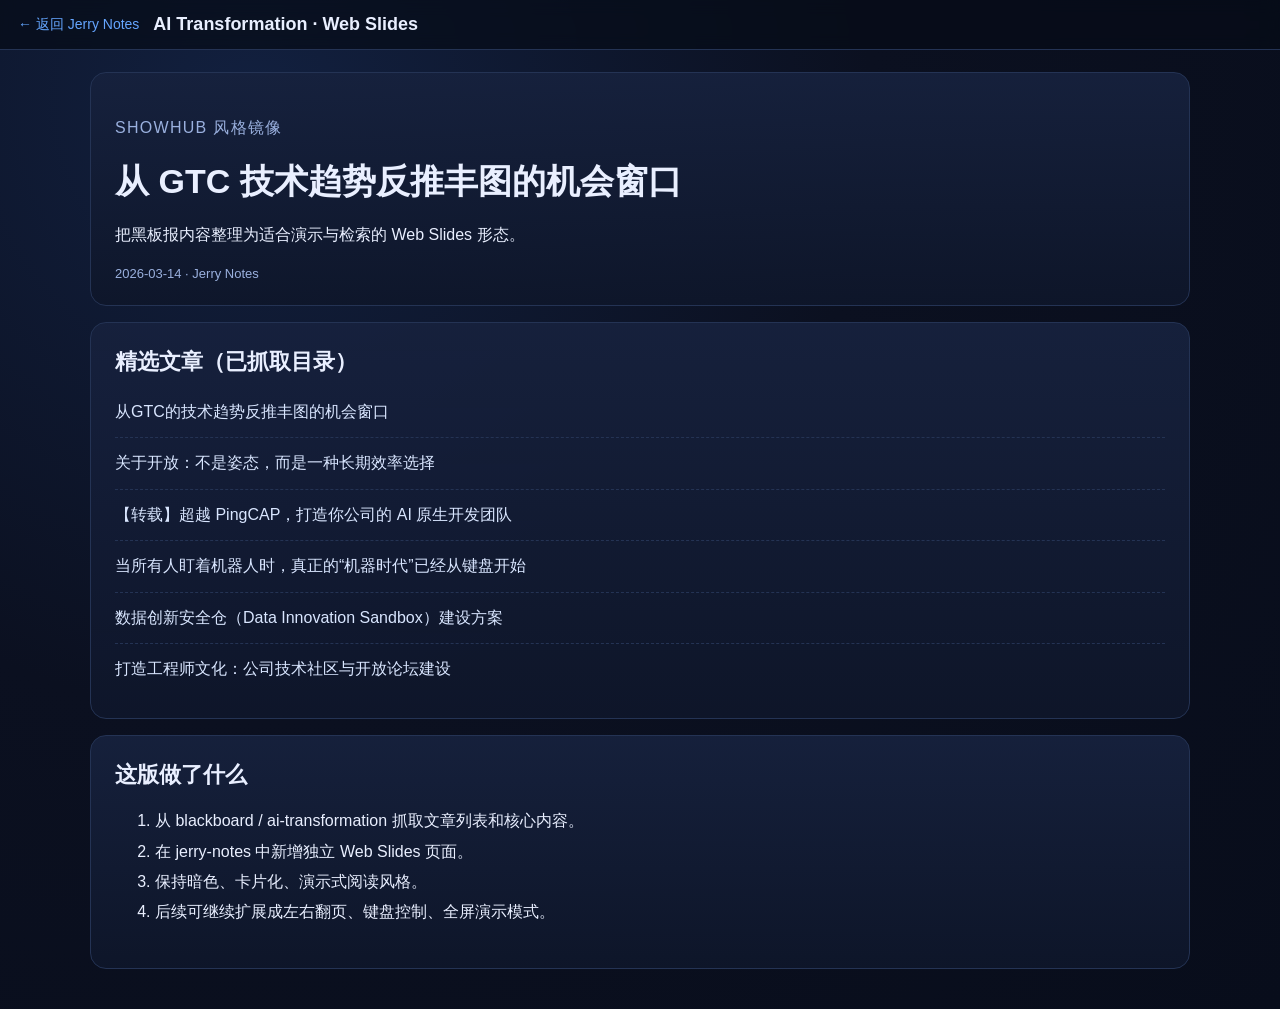
==== ai-transformation.html @ a97acccc "feat: add ai-transformation web slides page and nav entry" ====
<!doctype html>
<html lang="zh-CN">
<head>
  <meta charset="UTF-8" />
  <meta name="viewport" content="width=device-width, initial-scale=1.0" />
  <title>AI 转型 Web Slides | Jerry Notes</title>
  <link rel="stylesheet" href="./slides.css" />
</head>
<body>
  <header class="topbar">
    <a href="./index.html" class="back">← 返回 Jerry Notes</a>
    <h1>AI Transformation · Web Slides</h1>
  </header>

  <main class="slides">
    <section class="slide hero">
      <p class="kicker">SHOWHUB 风格镜像</p>
      <h2>从 GTC 技术趋势反推丰图的机会窗口</h2>
      <p>把黑板报内容整理为适合演示与检索的 Web Slides 形态。</p>
      <div class="meta">2026-03-14 · Jerry Notes</div>
    </section>

    <section class="slide">
      <h3>精选文章（已抓取目录）</h3>
      <ul class="article-list">
        <li><a href="./index.html#gtc-spatial-intelligence-opportunity">从GTC的技术趋势反推丰图的机会窗口</a></li>
        <li><a href="./index.html#open-tech-ecosystem">关于开放：不是姿态，而是一种长期效率选择</a></li>
        <li><a href="./index.html#ai-engineer-evolution">【转载】超越 PingCAP，打造你公司的 AI 原生开发团队</a></li>
        <li><a href="./index.html#ai-plus-product">当所有人盯着机器人时，真正的“机器时代”已经从键盘开始</a></li>
        <li><a href="./index.html#data-factory">数据创新安全仓（Data Innovation Sandbox）建设方案</a></li>
        <li><a href="./index.html#open-platform-3-0">打造工程师文化：公司技术社区与开放论坛建设</a></li>
      </ul>
    </section>

    <section class="slide">
      <h3>这版做了什么</h3>
      <ol>
        <li>从 blackboard / ai-transformation 抓取文章列表和核心内容。</li>
        <li>在 jerry-notes 中新增独立 Web Slides 页面。</li>
        <li>保持暗色、卡片化、演示式阅读风格。</li>
        <li>后续可继续扩展成左右翻页、键盘控制、全屏演示模式。</li>
      </ol>
    </section>
  </main>
</body>
</html>
---- slides.css ----
:root {
  --bg: #0b1020;
  --panel: #11192f;
  --text: #e9efff;
  --muted: #9ab0de;
  --line: #243354;
  --accent: #65a6ff;
}
*{box-sizing:border-box}
body{margin:0;background:radial-gradient(circle at 20% 10%,#12203f 0,#0b1020 45%,#080d1b 100%);color:var(--text);font-family:-apple-system,BlinkMacSystemFont,"Segoe UI",Roboto,"PingFang SC","Microsoft YaHei",sans-serif}
.topbar{position:sticky;top:0;z-index:9;backdrop-filter:blur(8px);background:rgba(7,12,24,.7);border-bottom:1px solid var(--line);padding:14px 18px;display:flex;align-items:center;gap:14px}
.topbar h1{font-size:18px;margin:0}
.back{color:var(--accent);text-decoration:none;font-size:14px}
.slides{width:min(1100px,94vw);margin:22px auto 40px;display:grid;gap:16px}
.slide{background:linear-gradient(180deg,rgba(22,33,61,.95),rgba(14,22,42,.92));border:1px solid var(--line);border-radius:16px;padding:24px}
.hero h2{font-size:34px;line-height:1.3;margin:8px 0 10px}
.kicker{font-size:12px;color:var(--muted);letter-spacing:.08em;text-transform:uppercase}
.meta{margin-top:12px;color:var(--muted);font-size:13px}
.slide h3{margin:0 0 10px;font-size:22px}
.slide p,.slide li{line-height:1.9;font-size:16px}
.article-list{list-style:none;margin:0;padding:0}
.article-list li{padding:10px 0;border-bottom:1px dashed var(--line)}
.article-list li:last-child{border-bottom:none}
.article-list a{color:#d9e6ff;text-decoration:none}
.article-list a:hover{color:#fff;text-decoration:underline}
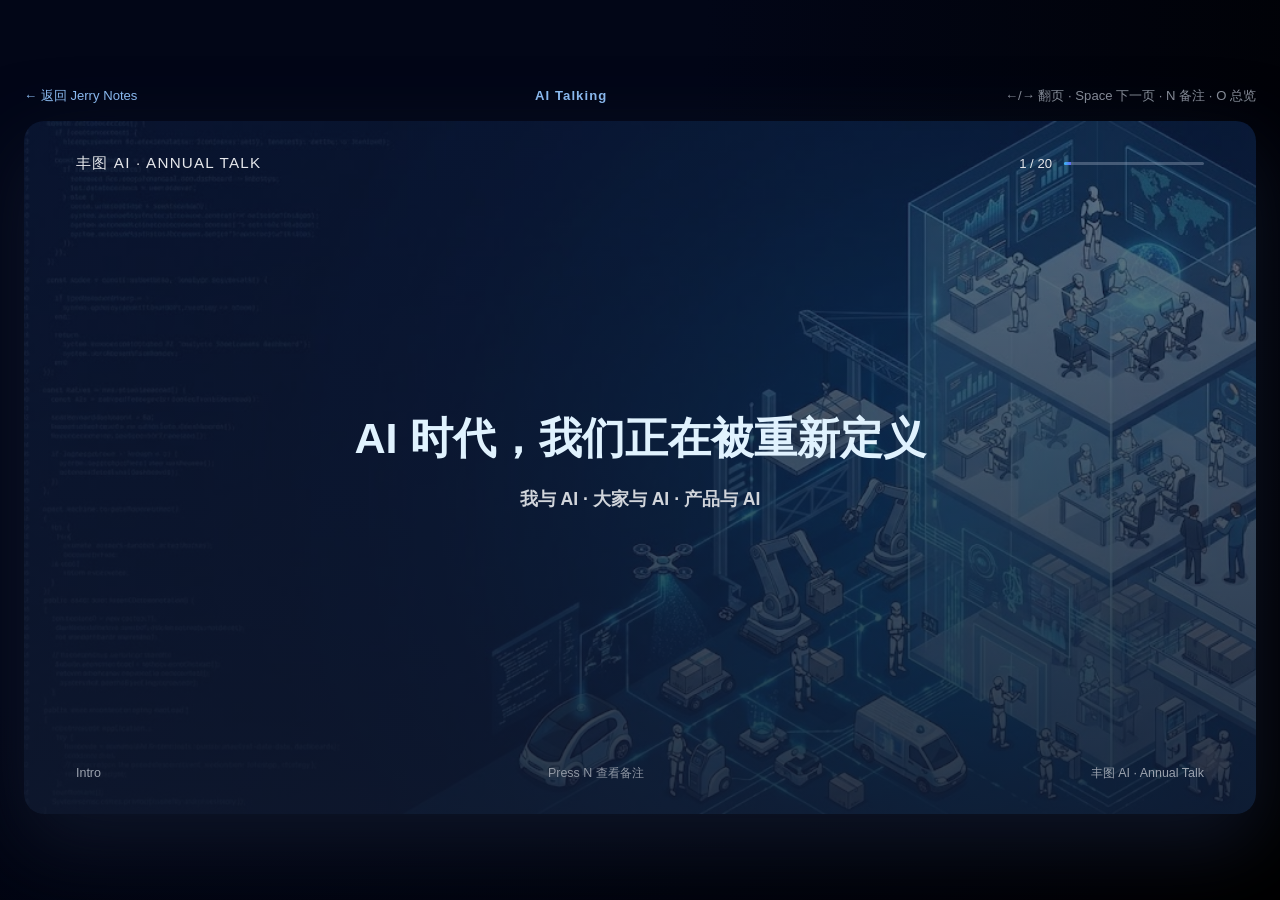
==== commit a2c76e34: "feat: sync AI Talking to full 20-slide web deck from ShowHub source" ====
--- a/ai-transformation.html
+++ b/ai-transformation.html
@@ -3,44 +3,160 @@
 <head>
   <meta charset="UTF-8" />
   <meta name="viewport" content="width=device-width, initial-scale=1.0" />
-  <title>AI 转型 Web Slides | Jerry Notes</title>
-  <link rel="stylesheet" href="./slides.css" />
+  <title>AI Talking | Jerry Notes</title>
+  <link rel="stylesheet" href="./slides.css?v=202603150820" />
 </head>
-<body>
-  <header class="topbar">
-    <a href="./index.html" class="back">← 返回 Jerry Notes</a>
-    <h1>AI Transformation · Web Slides</h1>
-  </header>
+<body class="ai-transformation-root">
+  <div class="ai-deck-shell">
+    <div class="ai-deck-topbar">
+      <a href="./index.html" class="back">← 返回 Jerry Notes</a>
+      <div class="ai-deck-logo">AI Talking</div>
+      <div class="ai-deck-shortcuts">←/→ 翻页 · Space 下一页 · N 备注 · O 总览</div>
+    </div>
 
-  <main class="slides">
-    <section class="slide hero">
-      <p class="kicker">SHOWHUB 风格镜像</p>
-      <h2>从 GTC 技术趋势反推丰图的机会窗口</h2>
-      <p>把黑板报内容整理为适合演示与检索的 Web Slides 形态。</p>
-      <div class="meta">2026-03-14 · Jerry Notes</div>
-    </section>
+    <div id="overview" class="ai-overview-grid hidden"></div>
 
-    <section class="slide">
-      <h3>精选文章（已抓取目录）</h3>
-      <ul class="article-list">
-        <li><a href="./index.html#gtc-spatial-intelligence-opportunity">从GTC的技术趋势反推丰图的机会窗口</a></li>
-        <li><a href="./index.html#open-tech-ecosystem">关于开放：不是姿态，而是一种长期效率选择</a></li>
-        <li><a href="./index.html#ai-engineer-evolution">【转载】超越 PingCAP，打造你公司的 AI 原生开发团队</a></li>
-        <li><a href="./index.html#ai-plus-product">当所有人盯着机器人时，真正的“机器时代”已经从键盘开始</a></li>
-        <li><a href="./index.html#data-factory">数据创新安全仓（Data Innovation Sandbox）建设方案</a></li>
-        <li><a href="./index.html#open-platform-3-0">打造工程师文化：公司技术社区与开放论坛建设</a></li>
-      </ul>
-    </section>
+    <div class="ai-deck-main">
+      <div id="slideFrame" class="ai-slide-frame">
+        <div class="ai-slide-inner">
+          <header class="ai-slide-header">
+            <div id="slideTag" class="ai-slide-tag"></div>
+            <div class="ai-slide-progress">
+              <span id="slideProgressText"></span>
+              <div class="ai-slide-progress-bar">
+                <div id="slideProgressFill" class="ai-slide-progress-fill"></div>
+              </div>
+            </div>
+          </header>
 
-    <section class="slide">
-      <h3>这版做了什么</h3>
-      <ol>
-        <li>从 blackboard / ai-transformation 抓取文章列表和核心内容。</li>
-        <li>在 jerry-notes 中新增独立 Web Slides 页面。</li>
-        <li>保持暗色、卡片化、演示式阅读风格。</li>
-        <li>后续可继续扩展成左右翻页、键盘控制、全屏演示模式。</li>
-      </ol>
-    </section>
-  </main>
+          <main id="slideMain" class="ai-slide-main"></main>
+
+          <footer class="ai-slide-footer">
+            <div id="slidePart" class="ai-slide-footer-left"></div>
+            <div class="ai-slide-footer-center">Press N 查看备注</div>
+            <div id="slideTagFooter" class="ai-slide-footer-right"></div>
+          </footer>
+        </div>
+
+        <aside id="slideNotes" class="ai-slide-notes hidden"></aside>
+      </div>
+    </div>
+  </div>
+
+  <script src="./ai-transformation-data.js?v=202603150820"></script>
+  <script>
+    const slides = window.AI_TALKING_SLIDES || [];
+    let currentIndex = 0;
+    let showNotes = false;
+    let showOverview = false;
+
+    const elMain = document.getElementById('slideMain');
+    const elTag = document.getElementById('slideTag');
+    const elTagFooter = document.getElementById('slideTagFooter');
+    const elPart = document.getElementById('slidePart');
+    const elProgressText = document.getElementById('slideProgressText');
+    const elProgressFill = document.getElementById('slideProgressFill');
+    const elNotes = document.getElementById('slideNotes');
+    const elOverview = document.getElementById('overview');
+
+    function mapHref(href = '') {
+      if (href === '/') return './index.html';
+      if (href === '/blackboard') return 'https://show-hub-ft.vercel.app/blackboard';
+      return href;
+    }
+
+    function renderOverview() {
+      elOverview.innerHTML = slides
+        .map((s, i) => `
+          <button class="ai-overview-item ${i === currentIndex ? 'ai-overview-item-active' : ''}" data-i="${i}">
+            <div class="ai-overview-index">${i + 1}</div>
+            <div class="ai-overview-tag">${s.tag || ''}</div>
+            <div class="ai-overview-title">${s.title || ''}</div>
+          </button>
+        `)
+        .join('');
+
+      elOverview.querySelectorAll('button[data-i]').forEach((btn) => {
+        btn.addEventListener('click', () => {
+          currentIndex = Number(btn.dataset.i || 0);
+          showOverview = false;
+          render();
+        });
+      });
+    }
+
+    function render() {
+      if (!slides.length) {
+        elMain.innerHTML = '<h1 class="ai-slide-title">未加载到 slides 数据</h1>';
+        return;
+      }
+
+      const s = slides[currentIndex];
+      const total = slides.length;
+      const isTitleOnly = !s.bullets && !s.buttons && !s.emphasis && s.id !== 20;
+
+      elTag.textContent = s.tag || '';
+      elTagFooter.textContent = s.tag || '';
+      elPart.textContent = s.part || '';
+      elProgressText.textContent = `${currentIndex + 1} / ${total}`;
+      elProgressFill.style.width = `${((currentIndex + 1) / total) * 100}%`;
+
+      const titleClass = `ai-slide-title ${[0,2,6,9,13,14,18,20].includes(s.id) ? 'ai-slide-title-key' : ''} ${s.id===13 ? 'ai-slide-title-compact' : ''}`;
+      const subtitleClass = `ai-slide-subtitle ${[13,18].includes(s.id) ? 'ai-slide-subtitle-emphasis' : ''}`;
+
+      let html = `<h1 class="${titleClass}">${s.title || ''}</h1>`;
+      if (s.subtitle) html += `<h2 class="${subtitleClass}">${s.subtitle}</h2>`;
+      if (s.bullets && s.bullets.length) {
+        html += '<ul class="ai-slide-bullets">' + s.bullets.map((b) => `<li>${b}</li>`).join('') + '</ul>';
+      }
+      if (s.buttons && s.buttons.length) {
+        html += '<div class="ai-slide-buttons">' + s.buttons.map((b) => {
+          const cls = `ai-slide-button ${b.variant === 'secondary' ? 'secondary' : 'primary'}`;
+          return `<a class="${cls}" href="${mapHref(b.href)}" target="_blank" rel="noreferrer">${b.label}</a>`;
+        }).join('') + '</div>';
+      }
+      if (s.emphasis) html += `<p class="ai-slide-emphasis">${s.emphasis}</p>`;
+
+      elMain.className = 'ai-slide-main' + (isTitleOnly ? ' ai-slide-main-title-only' : '');
+      elMain.innerHTML = html;
+
+      if (showNotes && s.notes) {
+        elNotes.classList.remove('hidden');
+        elNotes.innerHTML = `<div class="ai-slide-notes-label">Speaker Notes</div><p>${s.notes}</p>`;
+      } else {
+        elNotes.classList.add('hidden');
+        elNotes.innerHTML = '';
+      }
+
+      if (showOverview) {
+        elOverview.classList.remove('hidden');
+        renderOverview();
+      } else {
+        elOverview.classList.add('hidden');
+      }
+    }
+
+    function goNext() { if (currentIndex < slides.length - 1) currentIndex += 1; render(); }
+    function goPrev() { if (currentIndex > 0) currentIndex -= 1; render(); }
+
+    window.addEventListener('keydown', (e) => {
+      if (e.key === 'ArrowRight' || e.key === 'PageDown' || e.key === ' ') { e.preventDefault(); goNext(); }
+      if (e.key === 'ArrowLeft' || e.key === 'PageUp') { e.preventDefault(); goPrev(); }
+      if (e.key === 'n' || e.key === 'N') { e.preventDefault(); showNotes = !showNotes; render(); }
+      if (e.key === 'o' || e.key === 'O' || e.key === 'Escape') { e.preventDefault(); showOverview = !showOverview; render(); }
+    });
+
+    let touchStartX = 0;
+    window.addEventListener('touchstart', (e) => { touchStartX = e.changedTouches[0].clientX; }, { passive: true });
+    window.addEventListener('touchend', (e) => {
+      const dx = e.changedTouches[0].clientX - touchStartX;
+      if (Math.abs(dx) > 40) {
+        if (dx < 0) goNext();
+        else goPrev();
+      }
+    }, { passive: true });
+
+    render();
+  </script>
 </body>
-</html>+</html>
--- a/slides.css
+++ b/slides.css
@@ -1,25 +1,83 @@
 :root {
-  --bg: #0b1020;
-  --panel: #11192f;
-  --text: #e9efff;
-  --muted: #9ab0de;
-  --line: #243354;
-  --accent: #65a6ff;
+  --bg: #020617;
+  --text: #e5e7eb;
+  --muted: #9ca3af;
 }
 *{box-sizing:border-box}
-body{margin:0;background:radial-gradient(circle at 20% 10%,#12203f 0,#0b1020 45%,#080d1b 100%);color:var(--text);font-family:-apple-system,BlinkMacSystemFont,"Segoe UI",Roboto,"PingFang SC","Microsoft YaHei",sans-serif}
-.topbar{position:sticky;top:0;z-index:9;backdrop-filter:blur(8px);background:rgba(7,12,24,.7);border-bottom:1px solid var(--line);padding:14px 18px;display:flex;align-items:center;gap:14px}
-.topbar h1{font-size:18px;margin:0}
-.back{color:var(--accent);text-decoration:none;font-size:14px}
-.slides{width:min(1100px,94vw);margin:22px auto 40px;display:grid;gap:16px}
-.slide{background:linear-gradient(180deg,rgba(22,33,61,.95),rgba(14,22,42,.92));border:1px solid var(--line);border-radius:16px;padding:24px}
-.hero h2{font-size:34px;line-height:1.3;margin:8px 0 10px}
-.kicker{font-size:12px;color:var(--muted);letter-spacing:.08em;text-transform:uppercase}
-.meta{margin-top:12px;color:var(--muted);font-size:13px}
-.slide h3{margin:0 0 10px;font-size:22px}
-.slide p,.slide li{line-height:1.9;font-size:16px}
-.article-list{list-style:none;margin:0;padding:0}
-.article-list li{padding:10px 0;border-bottom:1px dashed var(--line)}
-.article-list li:last-child{border-bottom:none}
-.article-list a{color:#d9e6ff;text-decoration:none}
-.article-list a:hover{color:#fff;text-decoration:underline}
+html,body{margin:0;padding:0}
+body{
+  background: radial-gradient(circle at top left, #020617 0%, #020617 45%, #000000 100%);
+  color: var(--text);
+  font-family: -apple-system,BlinkMacSystemFont,"Segoe UI","PingFang SC","Hiragino Sans GB","Microsoft YaHei",sans-serif;
+}
+.hidden{display:none!important}
+
+.ai-transformation-root{
+  width:100%;min-height:100vh;padding:24px;display:flex;align-items:center;justify-content:center;
+}
+.ai-deck-shell{width:100%;max-width:1440px;display:flex;flex-direction:column;gap:16px}
+.ai-deck-topbar{display:flex;align-items:center;justify-content:space-between;font-size:.82rem;color:var(--muted);gap:12px}
+.ai-deck-logo{letter-spacing:.08em;color:#93c5fd;font-weight:600}
+.ai-deck-shortcuts{opacity:.9}
+.back{color:#93c5fd;text-decoration:none}
+.back:hover{text-decoration:underline}
+
+.ai-deck-main{display:flex;align-items:center;justify-content:center}
+.ai-slide-frame{
+  position:relative;width:100%;max-width:1440px;aspect-ratio:16/9;border-radius:20px;
+  background:linear-gradient(to top, rgba(15,23,42,.85), rgba(15,23,42,.55)), url('./MachineryAgePage.jpg') center center/cover no-repeat;
+  box-shadow:0 30px 80px rgba(15,23,42,.9);overflow:hidden;
+}
+.ai-slide-inner{position:absolute;inset:0;padding:32px 52px;display:flex;flex-direction:column;justify-content:space-between}
+.ai-slide-header{display:flex;align-items:center;justify-content:space-between;gap:24px}
+.ai-slide-tag{font-size:.95rem;letter-spacing:.08em;text-transform:uppercase;color:#e5e7eb}
+.ai-slide-progress{display:flex;align-items:center;gap:12px;font-size:.82rem}
+.ai-slide-progress-bar{width:140px;height:3px;border-radius:999px;background:rgba(148,163,184,.4);overflow:hidden}
+.ai-slide-progress-fill{height:100%;background:linear-gradient(to right,#38bdf8,#6366f1)}
+
+.ai-slide-main{flex:1;display:flex;flex-direction:column;align-items:flex-start;justify-content:center;gap:12px}
+.ai-slide-main-title-only{align-items:center;text-align:center}
+.ai-slide-title{font-size:2.2rem;line-height:1.28;margin:0 0 8px}
+.ai-slide-title-key{font-size:2.7rem;color:#e0f2fe}
+.ai-slide-title-compact{font-size:2.25rem}
+.ai-slide-subtitle{font-size:1.1rem;color:#d1d5db;margin:0 0 16px}
+.ai-slide-subtitle-emphasis{font-size:1.2rem;color:#a5b4fc}
+.ai-slide-bullets{margin:8px 0 0;padding-left:1.1rem;font-size:1.03rem;line-height:1.65}
+.ai-slide-bullets li+li{margin-top:8px}
+.ai-slide-bullets strong{color:#60a5fa}
+
+.ai-slide-buttons{margin-top:20px;display:flex;flex-wrap:wrap;gap:12px}
+.ai-slide-button{display:inline-flex;align-items:center;justify-content:center;padding:10px 18px;border-radius:999px;font-size:.9rem;text-decoration:none;border:1px solid rgba(148,163,184,.7);color:#e5e7eb;background:rgba(15,23,42,.85)}
+.ai-slide-button.primary{background:linear-gradient(to right,#38bdf8,#6366f1);border-color:transparent;color:#020617}
+.ai-slide-button.secondary{background:transparent}
+
+.ai-slide-emphasis{margin-top:16px;font-size:1.08rem;color:#fde68a}
+.ai-slide-footer{display:flex;justify-content:space-between;align-items:center;font-size:.78rem;color:#9ca3af;gap:12px}
+.ai-slide-footer-center{opacity:.9}
+
+.ai-slide-notes{position:absolute;right:24px;bottom:24px;max-width:min(42%,520px);background:rgba(2,6,23,.88);border:1px solid rgba(148,163,184,.3);border-radius:12px;padding:14px 16px}
+.ai-slide-notes-label{font-size:.74rem;letter-spacing:.08em;text-transform:uppercase;color:#93c5fd;margin-bottom:8px}
+.ai-slide-notes p{margin:0;line-height:1.6;font-size:.9rem;color:#dbeafe}
+
+.ai-overview-grid{display:grid;grid-template-columns:repeat(5,minmax(0,1fr));gap:10px;margin-bottom:4px}
+.ai-overview-item{border:1px solid rgba(148,163,184,.35);background:rgba(15,23,42,.65);color:#e5e7eb;border-radius:10px;padding:10px;text-align:left;cursor:pointer}
+.ai-overview-item-active{outline:2px solid #60a5fa}
+.ai-overview-index{font-size:.75rem;color:#93c5fd}
+.ai-overview-tag{font-size:.7rem;color:#94a3b8;margin-top:4px}
+.ai-overview-title{font-size:.85rem;line-height:1.35;margin-top:6px}
+
+@media (max-width: 900px){
+  .ai-transformation-root{padding:10px}
+  .ai-deck-topbar{font-size:.74rem;flex-wrap:wrap}
+  .ai-deck-shortcuts{display:none}
+  .ai-slide-inner{padding:16px}
+  .ai-slide-title{font-size:1.28rem;line-height:1.35}
+  .ai-slide-title-key{font-size:1.5rem}
+  .ai-slide-title-compact{font-size:1.35rem}
+  .ai-slide-subtitle{font-size:.9rem}
+  .ai-slide-bullets{font-size:.84rem;line-height:1.5;padding-left:1rem}
+  .ai-slide-footer{font-size:.66rem}
+  .ai-slide-progress-bar{width:88px}
+  .ai-overview-grid{grid-template-columns:repeat(2,minmax(0,1fr));max-height:35vh;overflow:auto}
+  .ai-slide-notes{position:static;max-width:none;margin:10px 0 0}
+}
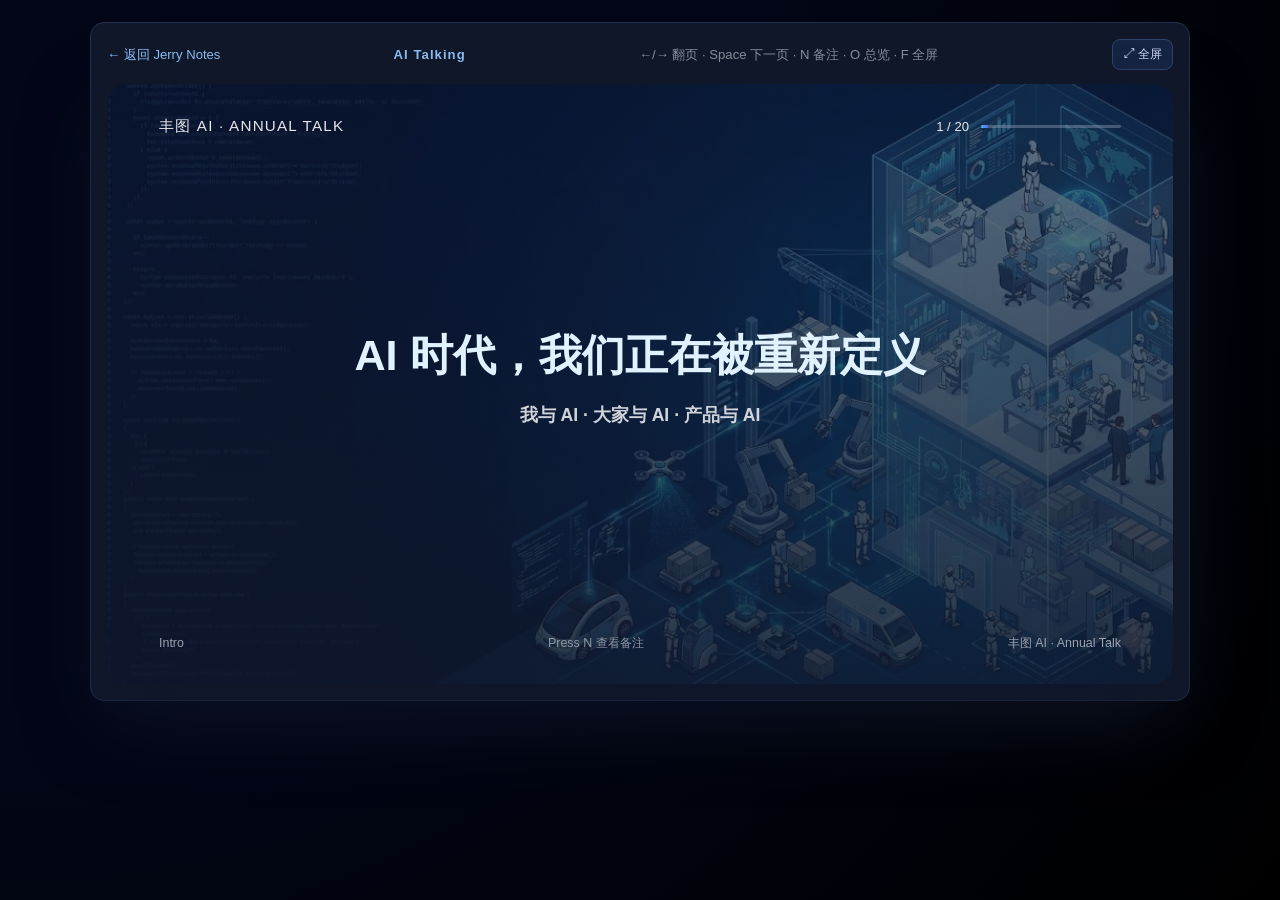
==== commit 36fec196: "feat: default slides to notes-style container with optional fullscreen mode" ====
--- a/ai-transformation.html
+++ b/ai-transformation.html
@@ -4,14 +4,15 @@
   <meta charset="UTF-8" />
   <meta name="viewport" content="width=device-width, initial-scale=1.0" />
   <title>AI Talking | Jerry Notes</title>
-  <link rel="stylesheet" href="./slides.css?v=202603150820" />
+  <link rel="stylesheet" href="./slides.css?v=202603151110" />
 </head>
 <body class="ai-transformation-root">
-  <div class="ai-deck-shell">
+  <div class="ai-deck-shell" id="deckShell">
     <div class="ai-deck-topbar">
       <a href="./index.html" class="back">← 返回 Jerry Notes</a>
       <div class="ai-deck-logo">AI Talking</div>
-      <div class="ai-deck-shortcuts">←/→ 翻页 · Space 下一页 · N 备注 · O 总览</div>
+      <div class="ai-deck-shortcuts">←/→ 翻页 · Space 下一页 · N 备注 · O 总览 · F 全屏</div>
+      <button id="fullscreenBtn" class="slides-fullscreen-btn" type="button">⤢ 全屏</button>
     </div>
 
     <div id="overview" class="ai-overview-grid hidden"></div>
@@ -58,6 +59,8 @@
     const elProgressFill = document.getElementById('slideProgressFill');
     const elNotes = document.getElementById('slideNotes');
     const elOverview = document.getElementById('overview');
+    const elFullscreenBtn = document.getElementById('fullscreenBtn');
+    const elDeckShell = document.getElementById('deckShell');
 
     function mapHref(href = '') {
       if (href === '/') return './index.html';
@@ -139,11 +142,38 @@
     function goNext() { if (currentIndex < slides.length - 1) currentIndex += 1; render(); }
     function goPrev() { if (currentIndex > 0) currentIndex -= 1; render(); }
 
+    function syncFullscreenUi() {
+      const isFs = !!document.fullscreenElement;
+      if (isFs) {
+        elDeckShell.classList.add('is-fullscreen');
+        elFullscreenBtn.textContent = '⤓ 退出全屏';
+      } else {
+        elDeckShell.classList.remove('is-fullscreen');
+        elFullscreenBtn.textContent = '⤢ 全屏';
+      }
+    }
+
+    function toggleFullscreen() {
+      if (!document.fullscreenElement) {
+        if (elDeckShell.requestFullscreen) elDeckShell.requestFullscreen();
+      } else {
+        if (document.exitFullscreen) document.exitFullscreen();
+      }
+    }
+
+    if (elFullscreenBtn) {
+      elFullscreenBtn.addEventListener('click', toggleFullscreen);
+    }
+
+    document.addEventListener('fullscreenchange', syncFullscreenUi);
+
     window.addEventListener('keydown', (e) => {
       if (e.key === 'ArrowRight' || e.key === 'PageDown' || e.key === ' ') { e.preventDefault(); goNext(); }
       if (e.key === 'ArrowLeft' || e.key === 'PageUp') { e.preventDefault(); goPrev(); }
       if (e.key === 'n' || e.key === 'N') { e.preventDefault(); showNotes = !showNotes; render(); }
-      if (e.key === 'o' || e.key === 'O' || e.key === 'Escape') { e.preventDefault(); showOverview = !showOverview; render(); }
+      if (e.key === 'o' || e.key === 'O') { e.preventDefault(); showOverview = !showOverview; render(); }
+      if (e.key === 'f' || e.key === 'F') { e.preventDefault(); toggleFullscreen(); }
+      if (e.key === 'Escape' && !document.fullscreenElement) { e.preventDefault(); showOverview = !showOverview; render(); }
     });
 
     let touchStartX = 0;
@@ -156,6 +186,7 @@
       }
     }, { passive: true });
 
+    syncFullscreenUi();
     render();
   </script>
 </body>
--- a/slides.css
+++ b/slides.css
@@ -13,14 +13,41 @@
 .hidden{display:none!important}
 
 .ai-transformation-root{
-  width:100%;min-height:100vh;padding:24px;display:flex;align-items:center;justify-content:center;
+  width:100%;min-height:100vh;padding:22px 0 40px;display:flex;align-items:flex-start;justify-content:center;
 }
-.ai-deck-shell{width:100%;max-width:1440px;display:flex;flex-direction:column;gap:16px}
+.ai-deck-shell{
+  width:min(1100px,94vw);
+  display:flex;
+  flex-direction:column;
+  gap:14px;
+  background:color-mix(in srgb, #121b2e 90%, black 10%);
+  border:1px solid #23304f;
+  border-radius:14px;
+  padding:16px;
+}
+.ai-deck-shell.is-fullscreen{
+  width:100%;
+  max-width:1440px;
+  border:none;
+  background:transparent;
+  border-radius:0;
+  padding:0;
+}
+.ai-deck-shell:fullscreen{
+  width:100%;
+  max-width:none;
+  border:none;
+  background:radial-gradient(circle at top left, #020617 0%, #020617 45%, #000000 100%);
+  border-radius:0;
+  padding:24px;
+}
 .ai-deck-topbar{display:flex;align-items:center;justify-content:space-between;font-size:.82rem;color:var(--muted);gap:12px}
 .ai-deck-logo{letter-spacing:.08em;color:#93c5fd;font-weight:600}
 .ai-deck-shortcuts{opacity:.9}
 .back{color:#93c5fd;text-decoration:none}
 .back:hover{text-decoration:underline}
+.slides-fullscreen-btn{border:1px solid #2e456f;background:#162544;color:#d7e2ff;border-radius:8px;padding:6px 10px;cursor:pointer;font-size:12px}
+.slides-fullscreen-btn:hover{background:#214a86;color:#fff}
 
 .ai-deck-main{display:flex;align-items:center;justify-content:center}
 .ai-slide-frame{
@@ -68,8 +95,11 @@
 
 @media (max-width: 900px){
   .ai-transformation-root{padding:10px}
+  .ai-deck-shell{width:min(1100px,96vw);padding:10px}
+  .ai-deck-shell:fullscreen{padding:10px}
   .ai-deck-topbar{font-size:.74rem;flex-wrap:wrap}
   .ai-deck-shortcuts{display:none}
+  .slides-fullscreen-btn{margin-left:auto}
   .ai-slide-inner{padding:16px}
   .ai-slide-title{font-size:1.28rem;line-height:1.35}
   .ai-slide-title-key{font-size:1.5rem}
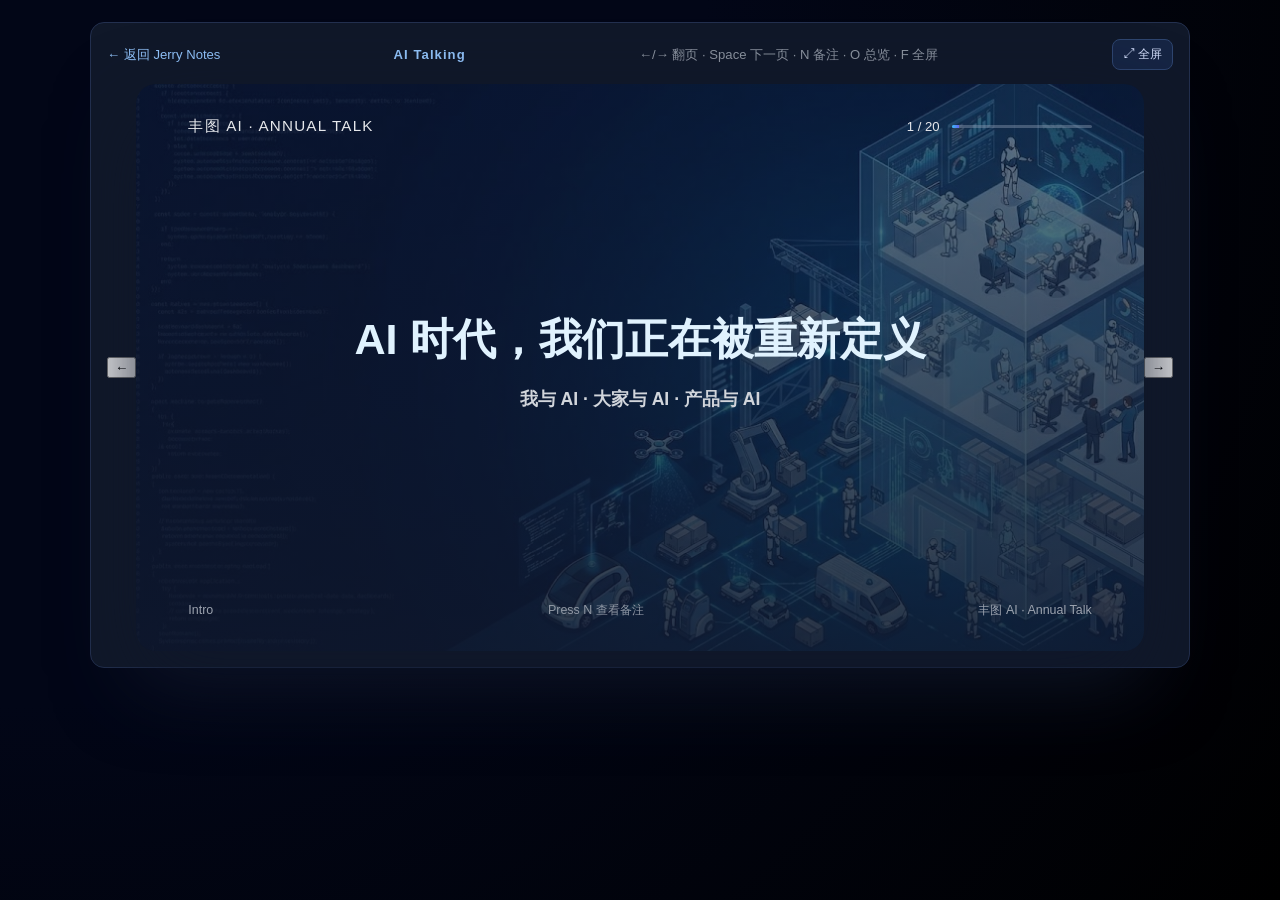
==== commit c0fc6dc3: "fix(slides): restore nav buttons and sanitize slide HTML line breaks" ====
--- a/ai-transformation.html
+++ b/ai-transformation.html
@@ -4,7 +4,7 @@
   <meta charset="UTF-8" />
   <meta name="viewport" content="width=device-width, initial-scale=1.0" />
   <title>AI Talking | Jerry Notes</title>
-  <link rel="stylesheet" href="./slides.css?v=202603151110" />
+  <link rel="stylesheet" href="./slides.css?v=202603151145" />
 </head>
 <body class="ai-transformation-root">
   <div class="ai-deck-shell" id="deckShell">
@@ -18,6 +18,7 @@
     <div id="overview" class="ai-overview-grid hidden"></div>
 
     <div class="ai-deck-main">
+      <button id="prevBtn" class="slide-nav-btn" type="button" aria-label="上一页">←</button>
       <div id="slideFrame" class="ai-slide-frame">
         <div class="ai-slide-inner">
           <header class="ai-slide-header">
@@ -41,6 +42,7 @@
 
         <aside id="slideNotes" class="ai-slide-notes hidden"></aside>
       </div>
+      <button id="nextBtn" class="slide-nav-btn" type="button" aria-label="下一页">→</button>
     </div>
   </div>
 
@@ -50,6 +52,7 @@
     let currentIndex = 0;
     let showNotes = false;
     let showOverview = false;
+    const isEmbedded = new URLSearchParams(location.search).get('embed') === '1';
 
     const elMain = document.getElementById('slideMain');
     const elTag = document.getElementById('slideTag');
@@ -61,6 +64,15 @@
     const elOverview = document.getElementById('overview');
     const elFullscreenBtn = document.getElementById('fullscreenBtn');
     const elDeckShell = document.getElementById('deckShell');
+    const elPrevBtn = document.getElementById('prevBtn');
+    const elNextBtn = document.getElementById('nextBtn');
+
+    if (isEmbedded) {
+      document.body.classList.add('embedded-mode');
+      if (elFullscreenBtn) elFullscreenBtn.style.display = 'none';
+      if (elPrevBtn) elPrevBtn.style.display = 'none';
+      if (elNextBtn) elNextBtn.style.display = 'none';
+    }
 
     function mapHref(href = '') {
       if (href === '/') return './index.html';
@@ -88,6 +100,15 @@
       });
     }
 
+    function formatSlideText(text = '') {
+      return String(text)
+        .replaceAll('&lt;br/&gt;', '<br/>')
+        .replaceAll('&lt;br&gt;', '<br/>')
+        .replaceAll('\n', '<br/>')
+        .replaceAll('&lt;strong&gt;', '<strong>')
+        .replaceAll('&lt;/strong&gt;', '</strong>');
+    }
+
     function render() {
       if (!slides.length) {
         elMain.innerHTML = '<h1 class="ai-slide-title">未加载到 slides 数据</h1>';
@@ -107,10 +128,10 @@
       const titleClass = `ai-slide-title ${[0,2,6,9,13,14,18,20].includes(s.id) ? 'ai-slide-title-key' : ''} ${s.id===13 ? 'ai-slide-title-compact' : ''}`;
       const subtitleClass = `ai-slide-subtitle ${[13,18].includes(s.id) ? 'ai-slide-subtitle-emphasis' : ''}`;
 
-      let html = `<h1 class="${titleClass}">${s.title || ''}</h1>`;
-      if (s.subtitle) html += `<h2 class="${subtitleClass}">${s.subtitle}</h2>`;
+      let html = `<h1 class="${titleClass}">${formatSlideText(s.title || '')}</h1>`;
+      if (s.subtitle) html += `<h2 class="${subtitleClass}">${formatSlideText(s.subtitle)}</h2>`;
       if (s.bullets && s.bullets.length) {
-        html += '<ul class="ai-slide-bullets">' + s.bullets.map((b) => `<li>${b}</li>`).join('') + '</ul>';
+        html += '<ul class="ai-slide-bullets">' + s.bullets.map((b) => `<li>${formatSlideText(b)}</li>`).join('') + '</ul>';
       }
       if (s.buttons && s.buttons.length) {
         html += '<div class="ai-slide-buttons">' + s.buttons.map((b) => {
@@ -142,6 +163,9 @@
     function goNext() { if (currentIndex < slides.length - 1) currentIndex += 1; render(); }
     function goPrev() { if (currentIndex > 0) currentIndex -= 1; render(); }
 
+    if (elPrevBtn) elPrevBtn.addEventListener('click', goPrev);
+    if (elNextBtn) elNextBtn.addEventListener('click', goNext);
+
     function syncFullscreenUi() {
       const isFs = !!document.fullscreenElement;
       if (isFs) {
@@ -172,7 +196,7 @@
       if (e.key === 'ArrowLeft' || e.key === 'PageUp') { e.preventDefault(); goPrev(); }
       if (e.key === 'n' || e.key === 'N') { e.preventDefault(); showNotes = !showNotes; render(); }
       if (e.key === 'o' || e.key === 'O') { e.preventDefault(); showOverview = !showOverview; render(); }
-      if (e.key === 'f' || e.key === 'F') { e.preventDefault(); toggleFullscreen(); }
+      if (!isEmbedded && (e.key === 'f' || e.key === 'F')) { e.preventDefault(); toggleFullscreen(); }
       if (e.key === 'Escape' && !document.fullscreenElement) { e.preventDefault(); showOverview = !showOverview; render(); }
     });
 
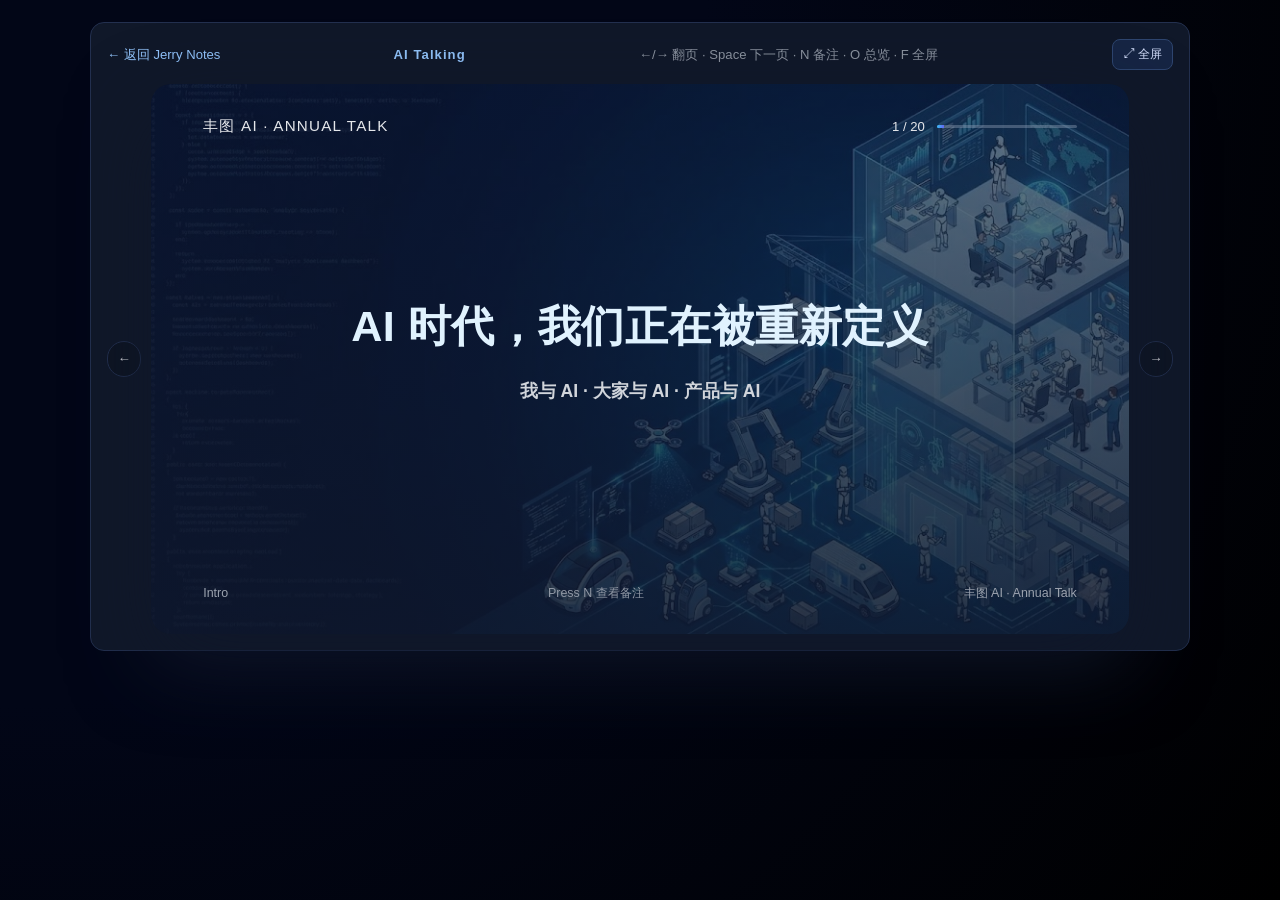
==== commit bfa328f5: "fix(slides): top-level back link, keep embedded nav buttons, sanitize slide text rendering" ====
--- a/ai-transformation.html
+++ b/ai-transformation.html
@@ -9,7 +9,7 @@
 <body class="ai-transformation-root">
   <div class="ai-deck-shell" id="deckShell">
     <div class="ai-deck-topbar">
-      <a href="./index.html" class="back">← 返回 Jerry Notes</a>
+      <a href="./index.html" class="back" target="_top" rel="noreferrer">← 返回 Jerry Notes</a>
       <div class="ai-deck-logo">AI Talking</div>
       <div class="ai-deck-shortcuts">←/→ 翻页 · Space 下一页 · N 备注 · O 总览 · F 全屏</div>
       <button id="fullscreenBtn" class="slides-fullscreen-btn" type="button">⤢ 全屏</button>
@@ -70,8 +70,6 @@
     if (isEmbedded) {
       document.body.classList.add('embedded-mode');
       if (elFullscreenBtn) elFullscreenBtn.style.display = 'none';
-      if (elPrevBtn) elPrevBtn.style.display = 'none';
-      if (elNextBtn) elNextBtn.style.display = 'none';
     }
 
     function mapHref(href = '') {
--- a/slides.css
+++ b/slides.css
@@ -2,6 +2,10 @@
   --bg: #020617;
   --text: #e5e7eb;
   --muted: #9ca3af;
+  --deck-bg: color-mix(in srgb, #121b2e 90%, black 10%);
+  --deck-border: #23304f;
+  --slide-overlay-a: rgba(15,23,42,.85);
+  --slide-overlay-b: rgba(15,23,42,.55);
 }
 *{box-sizing:border-box}
 html,body{margin:0;padding:0}
@@ -10,6 +14,17 @@
   color: var(--text);
   font-family: -apple-system,BlinkMacSystemFont,"Segoe UI","PingFang SC","Hiragino Sans GB","Microsoft YaHei",sans-serif;
 }
+
+body.theme-light {
+  --bg: #f5f8fc;
+  --text: #1f2a3d;
+  --muted: #5d6b86;
+  --deck-bg: #ffffff;
+  --deck-border: #d8e1f2;
+  --slide-overlay-a: rgba(247,250,255,.84);
+  --slide-overlay-b: rgba(240,246,255,.62);
+  background: linear-gradient(180deg, #f8fbff, #edf3fb);
+}
 .hidden{display:none!important}
 
 .ai-transformation-root{
@@ -20,8 +35,8 @@
   display:flex;
   flex-direction:column;
   gap:14px;
-  background:color-mix(in srgb, #121b2e 90%, black 10%);
-  border:1px solid #23304f;
+  background:var(--deck-bg);
+  border:1px solid var(--deck-border);
   border-radius:14px;
   padding:16px;
 }
@@ -49,10 +64,23 @@
 .slides-fullscreen-btn{border:1px solid #2e456f;background:#162544;color:#d7e2ff;border-radius:8px;padding:6px 10px;cursor:pointer;font-size:12px}
 .slides-fullscreen-btn:hover{background:#214a86;color:#fff}
 
-.ai-deck-main{display:flex;align-items:center;justify-content:center}
+.ai-deck-main{display:flex;align-items:center;justify-content:center;gap:10px}
+
+.slide-nav-btn {
+  width: 36px;
+  height: 36px;
+  border-radius: 999px;
+  border: 1px solid var(--deck-border);
+  background: color-mix(in srgb, var(--deck-bg) 82%, #000 18%);
+  color: var(--text);
+  cursor: pointer;
+}
+
+.slide-nav-btn:hover { filter: brightness(1.08); }
+
 .ai-slide-frame{
   position:relative;width:100%;max-width:1440px;aspect-ratio:16/9;border-radius:20px;
-  background:linear-gradient(to top, rgba(15,23,42,.85), rgba(15,23,42,.55)), url('./MachineryAgePage.jpg') center center/cover no-repeat;
+  background:linear-gradient(to top, var(--slide-overlay-a), var(--slide-overlay-b)), url('./MachineryAgePage.jpg') center center/cover no-repeat;
   box-shadow:0 30px 80px rgba(15,23,42,.9);overflow:hidden;
 }
 .ai-slide-inner{position:absolute;inset:0;padding:32px 52px;display:flex;flex-direction:column;justify-content:space-between}
@@ -64,14 +92,38 @@
 
 .ai-slide-main{flex:1;display:flex;flex-direction:column;align-items:flex-start;justify-content:center;gap:12px}
 .ai-slide-main-title-only{align-items:center;text-align:center}
-.ai-slide-title{font-size:2.2rem;line-height:1.28;margin:0 0 8px}
+.ai-slide-title{font-size:2.2rem;line-height:1.32;margin:0 0 10px;font-weight:700;letter-spacing:.01em}
 .ai-slide-title-key{font-size:2.7rem;color:#e0f2fe}
 .ai-slide-title-compact{font-size:2.25rem}
-.ai-slide-subtitle{font-size:1.1rem;color:#d1d5db;margin:0 0 16px}
+.ai-slide-subtitle{font-size:1.1rem;color:#d1d5db;margin:0 0 18px;line-height:1.6}
 .ai-slide-subtitle-emphasis{font-size:1.2rem;color:#a5b4fc}
-.ai-slide-bullets{margin:8px 0 0;padding-left:1.1rem;font-size:1.03rem;line-height:1.65}
-.ai-slide-bullets li+li{margin-top:8px}
-.ai-slide-bullets strong{color:#60a5fa}
+.ai-slide-bullets{margin:10px 0 0;padding-left:0;font-size:1.03rem;line-height:1.75;max-width:94%;list-style:none}
+.ai-slide-bullets li{margin:8px 0;padding-left:.1rem}
+.ai-slide-bullets li+li{margin-top:10px}
+.ai-slide-bullets strong{color:#60a5fa;font-weight:700}
+
+.ai-slide-bullets .bullet-section{
+  display:flex;
+  align-items:flex-start;
+  gap:.45rem;
+  margin-top:14px;
+  font-size:1.06rem;
+}
+.ai-slide-bullets .bullet-index{
+  min-width:1.4rem;
+  color:#93c5fd;
+  font-weight:700;
+}
+.ai-slide-bullets .bullet-sub{
+  margin-left:1.85rem;
+  position:relative;
+}
+.ai-slide-bullets .bullet-sub::before{
+  content:'•';
+  position:absolute;
+  left:-0.95rem;
+  color:#9fb5d8;
+}
 
 .ai-slide-buttons{margin-top:20px;display:flex;flex-wrap:wrap;gap:12px}
 .ai-slide-button{display:inline-flex;align-items:center;justify-content:center;padding:10px 18px;border-radius:999px;font-size:.9rem;text-decoration:none;border:1px solid rgba(148,163,184,.7);color:#e5e7eb;background:rgba(15,23,42,.85)}
@@ -81,6 +133,21 @@
 .ai-slide-emphasis{margin-top:16px;font-size:1.08rem;color:#fde68a}
 .ai-slide-footer{display:flex;justify-content:space-between;align-items:center;font-size:.78rem;color:#9ca3af;gap:12px}
 .ai-slide-footer-center{opacity:.9}
+
+body.theme-light .ai-slide-title,
+body.theme-light .ai-slide-title-key,
+body.theme-light .ai-slide-subtitle,
+body.theme-light .ai-slide-bullets,
+body.theme-light .ai-slide-tag,
+body.theme-light .ai-slide-footer,
+body.theme-light .ai-slide-progress,
+body.theme-light .ai-slide-emphasis {
+  color: #1f2a3d;
+}
+
+body.theme-light .ai-slide-bullets strong { color: #204c9a; }
+body.theme-light .ai-slide-bullets .bullet-index { color: #2f5ca8; }
+body.theme-light .ai-slide-bullets .bullet-sub::before { color: #516d99; }
 
 .ai-slide-notes{position:absolute;right:24px;bottom:24px;max-width:min(42%,520px);background:rgba(2,6,23,.88);border:1px solid rgba(148,163,184,.3);border-radius:12px;padding:14px 16px}
 .ai-slide-notes-label{font-size:.74rem;letter-spacing:.08em;text-transform:uppercase;color:#93c5fd;margin-bottom:8px}
@@ -92,6 +159,40 @@
 .ai-overview-index{font-size:.75rem;color:#93c5fd}
 .ai-overview-tag{font-size:.7rem;color:#94a3b8;margin-top:4px}
 .ai-overview-title{font-size:.85rem;line-height:1.35;margin-top:6px}
+
+body.embedded-mode {
+  margin: 0;
+  overflow: hidden;
+}
+
+body.embedded-mode .ai-transformation-root {
+  min-height: auto;
+  padding: 0;
+  display: block;
+}
+
+body.embedded-mode .ai-deck-shell {
+  width: 100%;
+  max-width: none;
+  border: none;
+  background: transparent;
+  border-radius: 0;
+  padding: 0;
+  gap: 0;
+}
+
+body.embedded-mode .ai-deck-topbar {
+  display: none;
+}
+
+/* 嵌入模式也保留鼠标翻页按钮，便于在文章页中操作 */
+body.embedded-mode .slide-nav-btn {
+  display: inline-flex;
+}
+
+body.embedded-mode .ai-slide-frame {
+  border-radius: 10px;
+}
 
 @media (max-width: 900px){
   .ai-transformation-root{padding:10px}
@@ -101,11 +202,12 @@
   .ai-deck-shortcuts{display:none}
   .slides-fullscreen-btn{margin-left:auto}
   .ai-slide-inner{padding:16px}
-  .ai-slide-title{font-size:1.28rem;line-height:1.35}
+  .ai-slide-title{font-size:1.28rem;line-height:1.4;margin-bottom:8px}
   .ai-slide-title-key{font-size:1.5rem}
   .ai-slide-title-compact{font-size:1.35rem}
-  .ai-slide-subtitle{font-size:.9rem}
-  .ai-slide-bullets{font-size:.84rem;line-height:1.5;padding-left:1rem}
+  .ai-slide-subtitle{font-size:.9rem;line-height:1.55;margin-bottom:12px}
+  .ai-slide-bullets{font-size:.84rem;line-height:1.6;padding-left:1.05rem;max-width:100%}
+  .ai-slide-bullets li{margin:6px 0}
   .ai-slide-footer{font-size:.66rem}
   .ai-slide-progress-bar{width:88px}
   .ai-overview-grid{grid-template-columns:repeat(2,minmax(0,1fr));max-height:35vh;overflow:auto}
